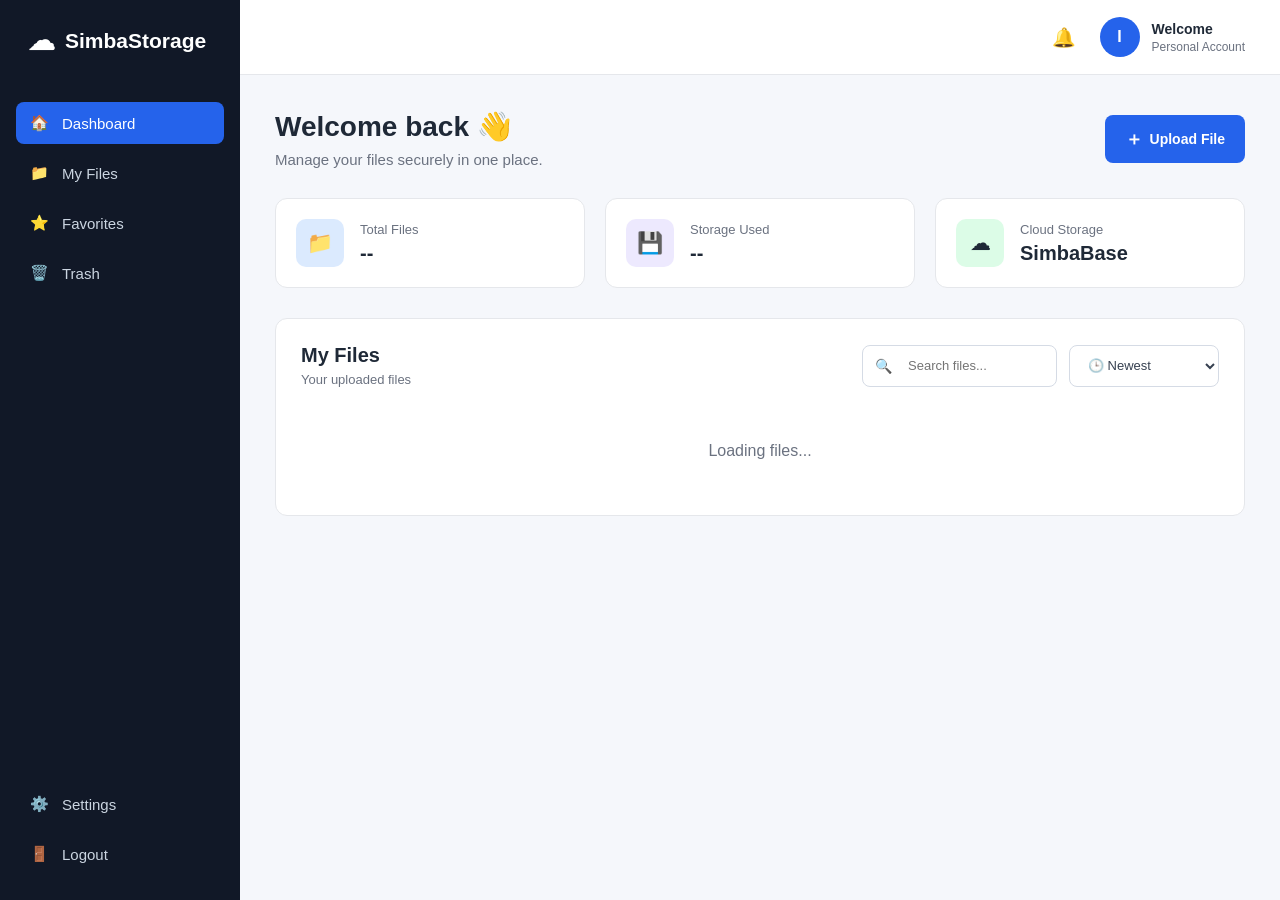
==== src/main/resources/static/dashboard.html @ cc3f10b3 "Initial commit - Personal Cloud File Storage" ====
<!DOCTYPE html>
<html lang="en">

<head>


    <meta charset="UTF-8">

    <meta name="viewport"
          content="width=device-width, initial-scale=1.0">

    <title>Cloud Storage</title>

    <link rel="stylesheet"
          href="css/style.css">

</head>

<body>

<div class="app-container">

    <!-- ================= SIDEBAR ================= -->

    <aside class="sidebar">

        <div class="logo">
            <span class="logo-icon">☁</span>
            <span>SimbaStorage</span>
        </div>


        <nav class="sidebar-nav">

            <a href="#" class="nav-item active" id="dashboardNav">
                <span>🏠</span>
                Dashboard
            </a>

            <a href="#" class="nav-item" id="myFilesNav">
                <span>📁</span>
                My Files
            </a>

            <a href="#" class="nav-item" id="favoritesNav">
                <span>⭐</span>
                Favorites
            </a>

            <a href="#" class="nav-item" id="trashNav">
                <span>🗑️</span>
                Trash
            </a>

        </nav>

        <div class="sidebar-bottom">

            <a href="#" class="nav-item">
                <span>⚙️</span>
                Settings
            </a>

            <button id="logoutBtn"
                    class="logout-button">

                <span>🚪</span>
                Logout

            </button>

        </div>

    </aside>


    <!-- ================= MAIN ================= -->

    <main class="main-content">


        <!-- HEADER -->

        <header class="top-header">

            <div class="mobile-logo">
                ☁ CloudBox
            </div>

            <div class="header-spacer"></div>

            <div class="user-area">

                <div class="notification">
                    🔔
                </div>

                <div class="user-avatar">
                    I
                </div>

                <div class="user-details">

                    <span class="user-name"
                          id="usernameDisplay">
                        Welcome
                    </span>

                    <span class="user-role">
                        Personal Account
                    </span>

                </div>

            </div>

        </header>


        <!-- CONTENT -->

        <section class="content" id="dashboardSection">


            <!-- WELCOME -->

            <div class="welcome-section">

                <div>

                    <h1>
                        Welcome back 👋
                    </h1>

                    <p>
                        Manage your files securely in one place.
                    </p>

                </div>


                <button id="uploadBtn"
                        class="upload-button">

                    <span>＋</span>
                    Upload File

                </button>

                <input
                        type="file"
                        id="fileInput"
                        hidden
                >

            </div>


            <!-- ================= STATS ================= -->

            <div class="stats-container">


                <div class="stat-card">

                    <div class="stat-icon blue">
                        📁
                    </div>

                    <div>

                        <p>Total Files</p>

                        <h2 id="totalFiles">
                            --
                        </h2>

                    </div>

                </div>


                <div class="stat-card">

                    <div class="stat-icon purple">
                        💾
                    </div>

                    <div>

                        <p>Storage Used</p>

                        <h2 id="storageUsed">
                            --
                        </h2>

                    </div>

                </div>


                <div class="stat-card">

                    <div class="stat-icon green">
                        ☁
                    </div>

                    <div>

                        <p>Cloud Storage</p>

                        <h2>
                            SimbaBase
                        </h2>

                    </div>

                </div>


            </div>


            <!-- ================= FILE SECTION ================= -->

            <div class="file-section" id="myFilesSection">


                <div class="file-section-top">

                    <div>

                        <h2>
                            My Files
                        </h2>

                        <p>
                            Your uploaded files
                        </p>

                    </div>


                    <div class="file-tools">

                        <div class="search-box">

                            <span>🔍</span>

                            <input
                                    type="text"
                                    id="searchInput"
                                    placeholder="Search files..."
                            >

                        </div>


                        <select id="sortSelect" class="sort-select">
                            <option value="newest">🕒 Newest</option>
                            <option value="oldest">🕒 Oldest</option>
                            <option value="nameAsc">🔤 Name A-Z</option>
                            <option value="nameDesc">🔤 Name Z-A</option>
                            <option value="largest">📦 Largest</option>
                            <option value="smallest">📦 Smallest</option>
                        </select>

                    </div>

                </div>


                <!-- Upload message -->

                <p id="uploadMessage"
                   class="upload-message">
                </p>


                <!-- FILE LIST -->

                <div id="fileList"
                     class="file-list">

                    <div class="loading">
                        Loading files...
                    </div>

                </div>


            </div>


        </section>

    </main>

</div>

<div id="deleteModal" class="modal-overlay">

    <div class="delete-modal">

        <div class="delete-icon">
            🗑️
        </div>

        <h2>Delete File?</h2>

        <p>
            Are you sure you want to delete this file?
        </p>

        <div class="modal-actions">

            <button
                    id="cancelDeleteBtn"
                    class="cancel-delete-btn">
                Cancel
            </button>

            <button
                    id="confirmDeleteBtn"
                    class="confirm-delete-btn">
                Delete
            </button>

        </div>

    </div>

</div>

<script src="../js/dashboard.js"></script>



</body>

</html>
---- src/main/resources/static/css/style.css ----
/* =========================
   GLOBAL
   ========================= */

* {
    margin: 0;
    padding: 0;
    box-sizing: border-box;
}

body {
    font-family: Arial, Helvetica, sans-serif;

    background: #f5f7fb;

    color: #1f2937;
}


/* =========================
   APP
   ========================= */

.app-container {
    display: flex;

    min-height: 100vh;
}


/* =========================
   SIDEBAR
   ========================= */

.sidebar {
    width: 240px;

    min-height: 100vh;

    background: #111827;

    color: white;

    display: flex;

    flex-direction: column;

    padding: 25px 16px;
}


/* LOGO */

.logo {
    display: flex;

    align-items: center;

    gap: 10px;

    font-size: 21px;

    font-weight: bold;

    padding: 0 12px;

    margin-bottom: 45px;
}

.logo-icon {
    font-size: 27px;
}


/* NAVIGATION */

.sidebar-nav {
    display: flex;

    flex-direction: column;

    gap: 8px;
}

.nav-item {
    display: flex;

    align-items: center;

    gap: 13px;

    padding: 12px 14px;

    border-radius: 8px;

    color: #cbd5e1;

    text-decoration: none;

    font-size: 15px;

    transition: 0.2s;
}

.nav-item:hover {
    background: #1f2937;

    color: white;
}

.nav-item.active {
    background: #2563eb;

    color: white;
}


/* SIDEBAR BOTTOM */

.sidebar-bottom {
    margin-top: auto;

    display: flex;

    flex-direction: column;

    gap: 8px;
}


/* LOGOUT */

.logout-button {
    width: 100%;

    border: none;

    background: transparent;

    color: #cbd5e1;

    padding: 12px 14px;

    border-radius: 8px;

    font-size: 15px;

    text-align: left;

    cursor: pointer;

    display: flex;

    align-items: center;

    gap: 13px;
}

.logout-button:hover {
    background: #1f2937;

    color: white;
}


/* =========================
   MAIN CONTENT
   ========================= */

.main-content {
    flex: 1;

    min-width: 0;
}


/* =========================
   TOP HEADER
   ========================= */

.top-header {
    height: 75px;

    background: white;

    border-bottom: 1px solid #e5e7eb;

    display: flex;

    align-items: center;

    padding: 0 35px;
}

.header-spacer {
    flex: 1;
}

.user-area {
    display: flex;

    align-items: center;

    gap: 12px;
}

.notification {
    font-size: 19px;

    margin-right: 12px;

    cursor: pointer;
}

.user-avatar {
    width: 40px;

    height: 40px;

    border-radius: 50%;

    background: #2563eb;

    color: white;

    display: flex;

    justify-content: center;

    align-items: center;

    font-weight: bold;
}

.user-details {
    display: flex;

    flex-direction: column;

    gap: 3px;
}

.user-name {
    font-size: 14px;

    font-weight: bold;
}

.user-role {
    font-size: 12px;

    color: #6b7280;
}

.mobile-logo {
    display: none;
}


/* =========================
   CONTENT
   ========================= */

.content {
    padding: 35px;

    max-width: 1400px;

    margin: auto;
}


/* =========================
   WELCOME
   ========================= */

.welcome-section {
    display: flex;

    justify-content: space-between;

    align-items: center;

    margin-bottom: 30px;
}

.welcome-section h1 {
    font-size: 28px;

    margin-bottom: 8px;
}

.welcome-section p {
    color: #6b7280;

    font-size: 15px;
}


/* UPLOAD BUTTON */

.upload-button {
    border: none;

    background: #2563eb;

    color: white;

    padding: 12px 20px;

    border-radius: 8px;

    font-size: 14px;

    font-weight: bold;

    cursor: pointer;

    display: flex;

    align-items: center;

    gap: 7px;

    transition: 0.2s;
}

.upload-button:hover {
    background: #1d4ed8;

    transform: translateY(-1px);
}

.upload-button span {
    font-size: 18px;
}


/* =========================
   STAT CARDS
   ========================= */

.stats-container {
    display: grid;

    grid-template-columns:
        repeat(3, 1fr);

    gap: 20px;

    margin-bottom: 30px;
}

.stat-card {
    background: white;

    border: 1px solid #e5e7eb;

    border-radius: 12px;

    padding: 20px;

    display: flex;

    align-items: center;

    gap: 16px;
}

.stat-card p {
    color: #6b7280;

    font-size: 13px;

    margin-bottom: 5px;
}

.stat-card h2 {
    font-size: 20px;
}

.stat-icon {
    width: 48px;

    height: 48px;

    border-radius: 10px;

    display: flex;

    align-items: center;

    justify-content: center;

    font-size: 21px;
}

.stat-icon.blue {
    background: #dbeafe;
}

.stat-icon.purple {
    background: #ede9fe;
}

.stat-icon.green {
    background: #dcfce7;
}


/* =========================
   FILE SECTION
   ========================= */

.file-section {
    background: white;

    border: 1px solid #e5e7eb;

    border-radius: 12px;

    padding: 25px;
}

.file-section-top {
    display: flex;

    justify-content: space-between;

    align-items: center;

    margin-bottom: 25px;
}

.file-section-top h2 {
    font-size: 20px;

    margin-bottom: 5px;
}

.file-section-top p {
    color: #6b7280;

    font-size: 13px;
}


/* SEARCH */

.search-box {
    width: 260px;

    height: 40px;

    border: 1px solid #d1d5db;

    border-radius: 8px;

    display: flex;

    align-items: center;

    gap: 8px;

    padding: 0 12px;
}

.search-box span {
    font-size: 14px;
}

.search-box input {
    border: none;

    outline: none;

    width: 100%;

    font-size: 13px;
}


/* =========================
   FILE LIST
   ========================= */

.file-list {
    display: flex;

    flex-direction: column;

    gap: 10px;
}


/* FILE CARD */

.file-card {
    border: 1px solid #e5e7eb;

    border-radius: 9px;

    padding: 15px 18px;

    display: flex;

    align-items: center;

    justify-content: space-between;

    transition: 0.2s;
}

.file-card:hover {
    border-color: #bfdbfe;

    background: #f8fbff;
}


/* FILE INFO */

.file-info {
    display: flex;

    align-items: center;

    gap: 14px;
}

.file-icon {
    width: 42px;

    height: 42px;

    background: #eff6ff;

    border-radius: 8px;

    display: flex;

    align-items: center;

    justify-content: center;

    font-size: 20px;
}

.file-info h3 {
    font-size: 14px;

    margin-bottom: 4px;
}

.file-info p {
    color: #6b7280;

    font-size: 12px;
}


/* FILE ACTIONS */

.file-actions {
    display: flex;

    align-items: center;

    gap: 7px;
}

.file-actions button {
    border: 1px solid #e5e7eb;

    background: white;

    padding: 7px 11px;

    border-radius: 6px;

    font-size: 12px;

    cursor: pointer;

    transition: 0.2s;
}

.file-actions button:hover {
    background: #f3f4f6;
}


/* DOWNLOAD */

.download-btn {
    color: #2563eb;
}


/* RENAME */

.rename-btn {
    color: #374151;
}


/* DELETE */

.delete-btn {
    color: #dc2626;
}


/* =========================
   MESSAGES
   ========================= */

.upload-message {
    text-align: center;

    font-size: 13px;

    margin-bottom: 15px;

    color: #2563eb;
}

.loading {
    text-align: center;

    padding: 30px;

    color: #6b7280;
}


/* =========================
   RESPONSIVE
   ========================= */

@media (max-width: 900px) {

    .sidebar {
        width: 200px;
    }

    .content {
        padding: 25px;
    }

    .stats-container {
        grid-template-columns:
            1fr;
    }

    .search-box {
        width: 200px;
    }

}


@media (max-width: 700px) {

    .sidebar {
        display: none;
    }

    .mobile-logo {
        display: block;

        font-weight: bold;

        font-size: 18px;
    }

    .top-header {
        padding: 0 20px;
    }

    .content {
        padding: 20px;
    }

    .welcome-section {
        flex-direction: column;

        align-items: flex-start;

        gap: 20px;
    }

    .file-section-top {
        flex-direction: column;

        align-items: flex-start;

        gap: 15px;
    }

    .search-box {
        width: 100%;
    }

    .file-card {
        flex-direction: column;

        align-items: flex-start;

        gap: 15px;
    }
}
/* =========================================
   LOGIN / REGISTER PAGE
========================================= */

.auth-container {
    min-height: 100vh;
    display: flex;
    justify-content: center;
    align-items: center;
    background: #f4f6f8;
}

.auth-card {
    width: 400px;
    background: white;
    padding: 35px;
    border-radius: 12px;
    box-shadow: 0 5px 20px rgba(0, 0, 0, 0.1);
}

.auth-card h1 {
    text-align: center;
    margin-bottom: 25px;
    color: #111827;
}

.auth-card h2 {
    text-align: center;
    margin-bottom: 8px;
    color: #111827;
}

.subtitle {
    text-align: center;
    color: #777;
    margin-bottom: 25px;
}

.form-group {
    margin-bottom: 18px;
}

.form-group label {
    display: block;
    margin-bottom: 6px;
    font-weight: bold;
    color: #374151;
}

.form-group input {
    width: 100%;
    padding: 12px;
    border: 1px solid #ccc;
    border-radius: 6px;
    font-size: 15px;
    box-sizing: border-box;
}

.form-group input:focus {
    outline: none;
    border-color: #2563eb;
}

.btn {
    width: 100%;
    padding: 12px;
    border: none;
    border-radius: 6px;
    background: #2563eb;
    color: white;
    font-size: 16px;
    cursor: pointer;
}

.btn:hover {
    background: #1d4ed8;
}

#message {
    margin-top: 15px;
    text-align: center;
}

.switch-page {
    text-align: center;
    margin-top: 20px;
    color: #666;
}

.switch-page a {
    color: #2563eb;
    font-weight: bold;
    text-decoration: none;
}

.switch-page a:hover {
    text-decoration: underline;
}

/* ==============================
   SEARCH + SORT
   ============================== */

.file-tools {
    display: flex;
    align-items: center;
    gap: 12px;
}


/* Search box */

.search-box {
    width: 195px;
    height: 42px;

    display: flex;
    align-items: center;

    background: #ffffff;

    border: 1px solid #d5dbe5;

    border-radius: 8px;

    padding: 0 12px;

    transition: 0.2s;
}

.search-box:focus-within {
    border-color: #2563eb;

    box-shadow: 0 0 0 3px rgba(37, 99, 235, 0.10);
}

.search-box span {
    margin-right: 8px;
}

.search-box input {
    width: 100%;

    border: none;
    outline: none;

    font-size: 13px;

    background: transparent;
}


/* Sort button */

.sort-select {
    height: 42px;

    min-width: 135px;

    padding: 0 35px 0 14px;

    border: 1px solid #d5dbe5;

    border-radius: 8px;

    background-color: #ffffff;

    color: #374151;

    font-size: 13px;

    font-weight: 500;

    cursor: pointer;

    outline: none;

    appearance: auto;

    transition: all 0.2s ease;
}


/* Hover */

.sort-select:hover {
    border-color: #2563eb;
}


/* Focus */

.sort-select:focus {
    border-color: #2563eb;

    box-shadow:
            0 0 0 3px rgba(37, 99, 235, 0.10);
}


/* Dropdown options */

.sort-select option {
    padding: 10px;
    font-size: 13px;
}

.modal-overlay {
    display: none;
}

.modal-overlay.show {
    display: flex;
}
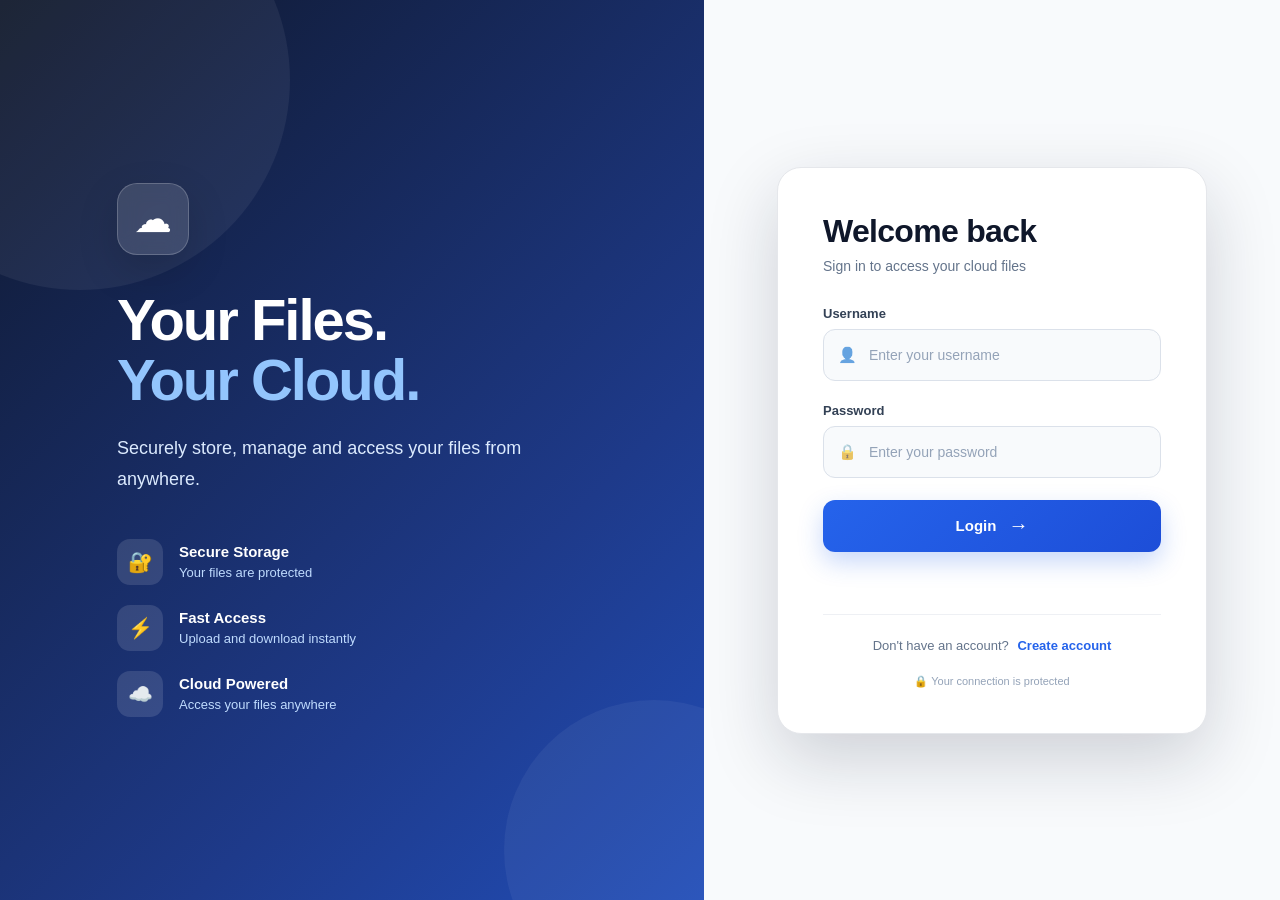
==== commit 4803ca07: "Update cloud storage frontend and file controller" ====
--- a/src/main/resources/static/dashboard.html
+++ b/src/main/resources/static/dashboard.html
@@ -3,163 +3,218 @@
 
 <head>
 
-
     <meta charset="UTF-8">
 
     <meta name="viewport"
           content="width=device-width, initial-scale=1.0">
 
-    <title>Cloud Storage</title>
+    <title>Cloud Storage - Dashboard</title>
 
     <link rel="stylesheet"
           href="css/style.css">
 
 </head>
 
-<body>
-
-<div class="app-container">
-
-    <!-- ================= SIDEBAR ================= -->
+
+<body class="dashboard-page">
+
+<div class="dashboard-layout">
+
+
+    <!-- =================================================
+         SIDEBAR
+         ================================================= -->
 
     <aside class="sidebar">
 
-        <div class="logo">
-            <span class="logo-icon">☁</span>
-            <span>SimbaStorage</span>
+        <div class="sidebar-logo">
+
+            <div class="sidebar-logo-icon">
+                ☁
+            </div>
+
+            <span>
+                SimbaStorage
+            </span>
+
         </div>
 
 
         <nav class="sidebar-nav">
 
-            <a href="#" class="nav-item active" id="dashboardNav">
+            <a href="dashboard.html"
+               class="sidebar-link active">
+
                 <span>🏠</span>
-                Dashboard
+                <span>Dashboard</span>
+
             </a>
 
-            <a href="#" class="nav-item" id="myFilesNav">
+
+            <a href="#files"
+               class="sidebar-link">
+
                 <span>📁</span>
-                My Files
+                <span>My Files</span>
+
             </a>
 
-            <a href="#" class="nav-item" id="favoritesNav">
+
+            <a href="#favorites"
+               class="sidebar-link">
+
                 <span>⭐</span>
-                Favorites
+                <span>Favorites</span>
+
             </a>
 
-            <a href="#" class="nav-item" id="trashNav">
+
+            <a href="#trash"
+               class="sidebar-link">
+
                 <span>🗑️</span>
-                Trash
+                <span>Trash</span>
+
             </a>
 
         </nav>
 
+
         <div class="sidebar-bottom">
 
-            <a href="#" class="nav-item">
+            <a href="#settings"
+               class="sidebar-link">
+
                 <span>⚙️</span>
-                Settings
+                <span>Settings</span>
+
             </a>
 
-            <button id="logoutBtn"
-                    class="logout-button">
+
+            <a href="login.html"
+               class="sidebar-link logout-link"
+               onclick="logout()">
 
                 <span>🚪</span>
-                Logout
-
-            </button>
+                <span>Logout</span>
+
+            </a>
 
         </div>
 
     </aside>
 
 
-    <!-- ================= MAIN ================= -->
-
-    <main class="main-content">
-
-
-        <!-- HEADER -->
-
-        <header class="top-header">
-
-            <div class="mobile-logo">
-                ☁ CloudBox
+
+    <!-- =================================================
+         MAIN CONTENT
+         ================================================= -->
+
+    <main class="dashboard-main">
+
+
+        <!-- =================================================
+             TOP HEADER
+             ================================================= -->
+
+        <header class="dashboard-header">
+
+            <div></div>
+
+            <div class="header-right">
+
+                <button
+                        type="button"
+                        class="notification-button">
+
+                    🔔
+
+                </button>
+
+
+                <div class="profile-area">
+
+                    <div class="profile-avatar">
+                        I
+                    </div>
+
+                    <div class="profile-info">
+
+                        <strong id="headerUsername">
+                            Welcome
+                        </strong>
+
+                        <small>
+                            Personal Account
+                        </small>
+
+                    </div>
+
+                </div>
+
             </div>
 
-            <div class="header-spacer"></div>
-
-            <div class="user-area">
-
-                <div class="notification">
-                    🔔
-                </div>
-
-                <div class="user-avatar">
-                    I
-                </div>
-
-                <div class="user-details">
-
-                    <span class="user-name"
-                          id="usernameDisplay">
-                        Welcome
-                    </span>
-
-                    <span class="user-role">
-                        Personal Account
-                    </span>
+        </header>
+
+
+
+        <!-- =================================================
+             CONTENT
+             ================================================= -->
+
+        <section class="dashboard-content">
+
+
+            <!-- =================================================
+                 WELCOME
+                 ================================================= -->
+
+            <div class="welcome-row">
+
+                <div class="welcome-text">
+
+                    <h1>
+                        Welcome back
+                        <span>👋</span>
+                    </h1>
+
+                    <p>
+                        Manage your files securely
+                        in one place.
+                    </p>
+
+                </div>
+
+
+                <div class="welcome-upload">
+
+                    <input
+                            type="file"
+                            id="fileInput"
+                            style="display: none;">
+
+                    <button
+                            id="uploadBtn"
+                            type="button"
+                            class="upload-btn">
+
+                        + Upload File
+
+                    </button>
 
                 </div>
 
             </div>
 
-        </header>
-
-
-        <!-- CONTENT -->
-
-        <section class="content" id="dashboardSection">
-
-
-            <!-- WELCOME -->
-
-            <div class="welcome-section">
-
-                <div>
-
-                    <h1>
-                        Welcome back 👋
-                    </h1>
-
-                    <p>
-                        Manage your files securely in one place.
-                    </p>
-
-                </div>
-
-
-                <button id="uploadBtn"
-                        class="upload-button">
-
-                    <span>＋</span>
-                    Upload File
-
-                </button>
-
-                <input
-                        type="file"
-                        id="fileInput"
-                        hidden
-                >
-
-            </div>
-
-
-            <!-- ================= STATS ================= -->
-
-            <div class="stats-container">
-
+
+            <!-- =================================================
+                 STATISTICS
+                 ================================================= -->
+
+            <div class="stats-grid">
+
+
+                <!-- TOTAL FILES -->
 
                 <div class="stat-card">
 
@@ -169,16 +224,21 @@
 
                     <div>
 
-                        <p>Total Files</p>
-
-                        <h2 id="totalFiles">
-                            --
-                        </h2>
-
-                    </div>
-
-                </div>
-
+                        <span>
+                            Total Files
+                        </span>
+
+                        <strong id="totalFiles">
+                            0
+                        </strong>
+
+                    </div>
+
+                </div>
+
+
+
+                <!-- STORAGE -->
 
                 <div class="stat-card">
 
@@ -188,45 +248,229 @@
 
                     <div>
 
-                        <p>Storage Used</p>
-
-                        <h2 id="storageUsed">
-                            --
+                        <span>
+                            Storage Used
+                        </span>
+
+                        <strong id="storageUsed">
+                            0 MB
+                        </strong>
+
+                    </div>
+
+                </div>
+
+
+
+                <!-- CLOUD -->
+
+                <div class="stat-card">
+
+                    <div class="stat-icon green">
+                        ☁️
+                    </div>
+
+                    <div>
+
+                        <span>
+                            Cloud Storage
+                        </span>
+
+                        <strong>
+                            SimbaBase
+                        </strong>
+
+                    </div>
+
+                </div>
+
+            </div>
+
+
+
+            <!-- =================================================
+                 STORAGE OVERVIEW
+                 ================================================= -->
+
+            <div class="storage-card">
+
+                <div class="storage-header">
+
+                    <div>
+
+                        <h2>
+                            Storage Overview
                         </h2>
 
-                    </div>
-
-                </div>
-
-
-                <div class="stat-card">
-
-                    <div class="stat-icon green">
-                        ☁
-                    </div>
-
-                    <div>
-
-                        <p>Cloud Storage</p>
-
-                        <h2>
-                            SimbaBase
-                        </h2>
-
-                    </div>
-
-                </div>
-
+                        <p>
+                            Monitor your cloud storage usage
+                        </p>
+
+                    </div>
+
+                    <span id="storagePercentage">
+                        0%
+                    </span>
+
+                </div>
+
+
+                <div class="storage-bar">
+
+                    <div
+                            id="storageProgress"
+                            class="storage-progress"
+                            style="width: 0%;">
+
+                    </div>
+
+                </div>
+
+
+                <div class="storage-footer">
+
+                    <span id="storageDetails">
+                        0 MB used
+                    </span>
+
+                    <span>
+                        2 GB available
+                    </span>
+
+                </div>
 
             </div>
 
 
-            <!-- ================= FILE SECTION ================= -->
-
-            <div class="file-section" id="myFilesSection">
-
-
-                <div class="file-section-top">
+
+            <!-- =================================================
+                 QUICK ACTIONS
+                 ================================================= -->
+
+            <div class="section-heading">
+
+                <div>
+
+                    <h2>
+                        Quick Actions
+                    </h2>
+
+                    <p>
+                        Manage your files quickly
+                    </p>
+
+                </div>
+
+            </div>
+
+
+            <div class="quick-actions">
+
+
+                <!-- QUICK UPLOAD -->
+
+                <button
+                        type="button"
+                        class="quick-action upload-action"
+                        id="quickUploadBtn">
+
+                    <div>
+                        ⬆️
+                    </div>
+
+                    <span>
+                        Upload File
+                    </span>
+
+                    <small>
+                        Add a new file
+                    </small>
+
+                </button>
+
+
+
+                <!-- MY FILES -->
+
+                <button
+                        type="button"
+                        class="quick-action"
+                        onclick="document.getElementById('files').scrollIntoView()">
+
+                    <div>
+                        📁
+                    </div>
+
+                    <span>
+                        My Files
+                    </span>
+
+                    <small>
+                        Browse your files
+                    </small>
+
+                </button>
+
+
+
+                <!-- FAVORITES -->
+
+                <button
+                        type="button"
+                        class="quick-action"
+                        id="favorites">
+
+                    <div>
+                        ⭐
+                    </div>
+
+                    <span>
+                        Favorites
+                    </span>
+
+                    <small>
+                        Important files
+                    </small>
+
+                </button>
+
+
+
+                <!-- TRASH -->
+
+                <button
+                        type="button"
+                        class="quick-action"
+                        id="trash">
+
+                    <div>
+                        🗑️
+                    </div>
+
+                    <span>
+                        Trash
+                    </span>
+
+                    <small>
+                        Deleted files
+                    </small>
+
+                </button>
+
+            </div>
+
+
+
+            <!-- =================================================
+                 FILE SECTION
+                 ================================================= -->
+
+            <section
+                    id="files"
+                    class="files-section">
+
+
+                <div class="files-header">
 
                     <div>
 
@@ -241,28 +485,47 @@
                     </div>
 
 
-                    <div class="file-tools">
+                    <div class="file-controls">
+
+
+                        <!-- SEARCH -->
 
                         <div class="search-box">
 
-                            <span>🔍</span>
+                            <span>
+                                🔍
+                            </span>
 
                             <input
                                     type="text"
                                     id="searchInput"
-                                    placeholder="Search files..."
-                            >
-
-                        </div>
-
-
-                        <select id="sortSelect" class="sort-select">
-                            <option value="newest">🕒 Newest</option>
-                            <option value="oldest">🕒 Oldest</option>
-                            <option value="nameAsc">🔤 Name A-Z</option>
-                            <option value="nameDesc">🔤 Name Z-A</option>
-                            <option value="largest">📦 Largest</option>
-                            <option value="smallest">📦 Smallest</option>
+                                    placeholder="Search files...">
+
+                        </div>
+
+
+                        <!-- SORT -->
+
+                        <select
+                                id="sortSelect"
+                                class="sort-select">
+
+                            <option value="newest">
+                                Newest
+                            </option>
+
+                            <option value="oldest">
+                                Oldest
+                            </option>
+
+                            <option value="name">
+                                Name
+                            </option>
+
+                            <option value="size">
+                                Size
+                            </option>
+
                         </select>
 
                     </div>
@@ -270,26 +533,162 @@
                 </div>
 
 
-                <!-- Upload message -->
-
-                <p id="uploadMessage"
-                   class="upload-message">
-                </p>
+
+                <!-- UPLOAD MESSAGE -->
+
+                <div
+                        id="uploadMessage"
+                        class="upload-message">
+
+                </div>
+
 
 
                 <!-- FILE LIST -->
 
-                <div id="fileList"
-                     class="file-list">
-
-                    <div class="loading">
-                        Loading files...
-                    </div>
-
-                </div>
-
-
-            </div>
+                <div
+                        id="fileList"
+                        class="file-list">
+
+                    <div class="loading-container">
+
+                        <div class="loading-spinner"></div>
+
+                        <p>
+                            Loading files...
+                        </p>
+
+                    </div>
+
+                </div>
+
+            </section>
+
+
+
+            <!-- =================================================
+                 FILE TYPES
+                 ================================================= -->
+
+            <section class="file-types-section">
+
+                <div class="section-heading">
+
+                    <div>
+
+                        <h2>
+                            Your Files
+                        </h2>
+
+                        <p>
+                            Organize your cloud storage
+                        </p>
+
+                    </div>
+
+                </div>
+
+
+                <div class="file-type-grid">
+
+
+                    <!-- DOCUMENTS -->
+
+                    <div class="file-type-card">
+
+                        <div class="file-type-icon">
+                            📄
+                        </div>
+
+                        <div>
+
+                            <strong>
+                                Documents
+                            </strong>
+
+                            <span id="documentCount">
+                                0 files
+                            </span>
+
+                        </div>
+
+                    </div>
+
+
+
+                    <!-- IMAGES -->
+
+                    <div class="file-type-card">
+
+                        <div class="file-type-icon">
+                            🖼️
+                        </div>
+
+                        <div>
+
+                            <strong>
+                                Images
+                            </strong>
+
+                            <span id="imageCount">
+                                0 files
+                            </span>
+
+                        </div>
+
+                    </div>
+
+
+
+                    <!-- VIDEOS -->
+
+                    <div class="file-type-card">
+
+                        <div class="file-type-icon">
+                            🎬
+                        </div>
+
+                        <div>
+
+                            <strong>
+                                Videos
+                            </strong>
+
+                            <span id="videoCount">
+                                0 files
+                            </span>
+
+                        </div>
+
+                    </div>
+
+
+
+                    <!-- OTHER -->
+
+                    <div class="file-type-card">
+
+                        <div class="file-type-icon">
+                            📦
+                        </div>
+
+                        <div>
+
+                            <strong>
+                                Other
+                            </strong>
+
+                            <span id="otherCount">
+                                0 files
+                            </span>
+
+                        </div>
+
+                    </div>
+
+                </div>
+
+            </section>
 
 
         </section>
@@ -298,43 +697,73 @@
 
 </div>
 
-<div id="deleteModal" class="modal-overlay">
+
+
+<!-- =================================================
+     DELETE MODAL
+     ================================================= -->
+
+<div
+        id="deleteModal"
+        class="modal-overlay">
+
 
     <div class="delete-modal">
+
 
         <div class="delete-icon">
             🗑️
         </div>
 
-        <h2>Delete File?</h2>
+
+        <h2>
+            Delete File?
+        </h2>
+
 
         <p>
             Are you sure you want to delete this file?
+            This action cannot be undone.
         </p>
 
+
         <div class="modal-actions">
+
 
             <button
                     id="cancelDeleteBtn"
+                    type="button"
                     class="cancel-delete-btn">
+
                 Cancel
+
             </button>
+
 
             <button
                     id="confirmDeleteBtn"
+                    type="button"
                     class="confirm-delete-btn">
+
                 Delete
+
             </button>
 
+
         </div>
 
+
     </div>
 
 </div>
 
-<script src="../js/dashboard.js"></script>
-
-
+
+
+<!-- =================================================
+     JAVASCRIPT
+     ================================================= -->
+
+<script src="js/dashboard.js"></script>
 
 </body>
 
--- a/src/main/resources/static/css/style.css
+++ b/src/main/resources/static/css/style.css
@@ -923,4 +923,2091 @@
 
 .modal-overlay.show {
     display: flex;
+}
+/* =====================================================
+   CLOUD STORAGE - MODERN LOGIN PAGE
+   ===================================================== */
+
+.auth-page {
+    margin: 0;
+    min-height: 100vh;
+
+    font-family:
+            Inter,
+            -apple-system,
+            BlinkMacSystemFont,
+            "Segoe UI",
+            sans-serif;
+
+    background:
+            linear-gradient(
+                    135deg,
+                    #0f172a 0%,
+                    #1e3a8a 50%,
+                    #2563eb 100%
+            );
+
+    color: #0f172a;
+}
+
+
+/* MAIN WRAPPER */
+
+.auth-wrapper {
+
+    min-height: 100vh;
+
+    display: grid;
+
+    grid-template-columns:
+        1.1fr 0.9fr;
+}
+
+
+/* =====================================================
+   LEFT HERO
+   ===================================================== */
+
+.auth-hero {
+
+    display: flex;
+
+    align-items: center;
+
+    justify-content: center;
+
+    padding: 70px;
+
+    color: white;
+
+    position: relative;
+
+    overflow: hidden;
+}
+
+
+/* Decorative circles */
+
+.auth-hero::before {
+
+    content: "";
+
+    position: absolute;
+
+    width: 420px;
+    height: 420px;
+
+    border-radius: 50%;
+
+    background:
+            rgba(255,255,255,0.06);
+
+    top: -130px;
+    left: -130px;
+}
+
+
+.auth-hero::after {
+
+    content: "";
+
+    position: absolute;
+
+    width: 300px;
+    height: 300px;
+
+    border-radius: 50%;
+
+    background:
+            rgba(255,255,255,0.05);
+
+    bottom: -100px;
+    right: -100px;
+}
+
+
+.hero-content {
+
+    max-width: 520px;
+
+    position: relative;
+
+    z-index: 2;
+}
+
+
+/* CLOUD LOGO */
+
+.cloud-logo {
+
+    width: 72px;
+    height: 72px;
+
+    display: flex;
+
+    align-items: center;
+    justify-content: center;
+
+    border-radius: 20px;
+
+    font-size: 38px;
+
+    margin-bottom: 35px;
+
+    background:
+            rgba(255,255,255,0.13);
+
+    border:
+            1px solid rgba(255,255,255,0.2);
+
+    box-shadow:
+            0 15px 40px
+            rgba(0,0,0,0.15);
+
+    backdrop-filter: blur(10px);
+}
+
+
+.hero-content h1 {
+
+    font-size: 58px;
+
+    line-height: 1.05;
+
+    margin: 0 0 22px;
+
+    letter-spacing: -2px;
+}
+
+
+.hero-content h1 span {
+
+    color: #93c5fd;
+}
+
+
+.hero-content > p {
+
+    font-size: 18px;
+
+    line-height: 1.7;
+
+    max-width: 470px;
+
+    color: #dbeafe;
+
+    margin-bottom: 45px;
+}
+
+
+/* FEATURES */
+
+.feature-list {
+
+    display: flex;
+
+    flex-direction: column;
+
+    gap: 20px;
+}
+
+
+.feature {
+
+    display: flex;
+
+    align-items: center;
+
+    gap: 16px;
+}
+
+
+.feature > span {
+
+    width: 46px;
+    height: 46px;
+
+    display: flex;
+
+    align-items: center;
+    justify-content: center;
+
+    border-radius: 13px;
+
+    background:
+            rgba(255,255,255,0.12);
+
+    font-size: 20px;
+}
+
+
+.feature strong {
+
+    display: block;
+
+    font-size: 15px;
+
+    margin-bottom: 3px;
+}
+
+
+.feature small {
+
+    color: #bfdbfe;
+
+    font-size: 13px;
+}
+
+
+/* =====================================================
+   RIGHT LOGIN AREA
+   ===================================================== */
+
+.auth-panel {
+
+    display: flex;
+
+    align-items: center;
+
+    justify-content: center;
+
+    padding: 40px;
+
+    background: #f8fafc;
+}
+
+
+.login-card {
+
+    width: 100%;
+
+    max-width: 430px;
+
+    background: white;
+
+    padding: 45px;
+
+    border-radius: 24px;
+
+    box-shadow:
+            0 25px 70px
+            rgba(15,23,42,0.18);
+
+    border:
+            1px solid #e5e7eb;
+}
+
+
+.mobile-logo {
+
+    display: none;
+}
+
+
+.login-card h2 {
+
+    margin: 0;
+
+    font-size: 32px;
+
+    color: #0f172a;
+
+    letter-spacing: -0.7px;
+}
+
+
+.login-subtitle {
+
+    margin:
+            8px 0 32px;
+
+    color: #64748b;
+
+    font-size: 14px;
+}
+
+
+/* =====================================================
+   INPUTS
+   ===================================================== */
+
+.input-group {
+
+    margin-bottom: 22px;
+}
+
+
+.input-group label {
+
+    display: block;
+
+    margin-bottom: 8px;
+
+    font-size: 13px;
+
+    font-weight: 700;
+
+    color: #334155;
+}
+
+
+.input-wrapper {
+
+    position: relative;
+
+    display: flex;
+
+    align-items: center;
+}
+
+
+.input-wrapper > span {
+
+    position: absolute;
+
+    left: 15px;
+
+    font-size: 15px;
+
+    opacity: 0.65;
+
+    pointer-events: none;
+}
+
+
+.input-wrapper input {
+
+    width: 100%;
+
+    box-sizing: border-box;
+
+    height: 52px;
+
+    padding:
+            0 15px 0 45px;
+
+    border:
+            1px solid #dbe1ea;
+
+    border-radius: 12px;
+
+    outline: none;
+
+    font-size: 14px;
+
+    background: #f8fafc;
+
+    transition:
+            0.2s ease;
+}
+
+
+.input-wrapper input:focus {
+
+    background: white;
+
+    border-color: #2563eb;
+
+    box-shadow:
+            0 0 0 4px
+            rgba(37,99,235,0.1);
+}
+
+
+.input-wrapper input::placeholder {
+
+    color: #94a3b8;
+}
+
+
+/* =====================================================
+   LOGIN BUTTON
+   ===================================================== */
+
+.login-button {
+
+    width: 100%;
+
+    height: 52px;
+
+    border: none;
+
+    border-radius: 12px;
+
+    background:
+            linear-gradient(
+                    135deg,
+                    #2563eb,
+                    #1d4ed8
+            );
+
+    color: white;
+
+    font-size: 15px;
+
+    font-weight: 700;
+
+    cursor: pointer;
+
+    display: flex;
+
+    align-items: center;
+
+    justify-content: center;
+
+    gap: 12px;
+
+    margin-top: 8px;
+
+    box-shadow:
+            0 10px 25px
+            rgba(37,99,235,0.25);
+
+    transition:
+            transform 0.2s ease,
+            box-shadow 0.2s ease;
+}
+
+
+.login-button:hover {
+
+    transform:
+            translateY(-2px);
+
+    box-shadow:
+            0 15px 30px
+            rgba(37,99,235,0.35);
+}
+
+
+.login-button:active {
+
+    transform:
+            translateY(0);
+}
+
+
+.arrow {
+
+    font-size: 20px;
+
+    transition:
+            transform 0.2s ease;
+}
+
+
+.login-button:hover .arrow {
+
+    transform:
+            translateX(4px);
+}
+
+
+/* =====================================================
+   MESSAGE
+   ===================================================== */
+
+.login-message {
+
+    min-height: 20px;
+
+    margin:
+            15px 0 0;
+
+    text-align: center;
+
+    font-size: 13px;
+
+    color: #dc2626;
+}
+
+
+/* =====================================================
+   REGISTER
+   ===================================================== */
+
+.register-section {
+
+    text-align: center;
+
+    margin-top: 27px;
+
+    padding-top: 23px;
+
+    border-top:
+            1px solid #eef0f4;
+
+    font-size: 13px;
+
+    color: #64748b;
+}
+
+
+.register-section a {
+
+    margin-left: 5px;
+
+    color: #2563eb;
+
+    font-weight: 700;
+
+    text-decoration: none;
+}
+
+
+.register-section a:hover {
+
+    text-decoration: underline;
+}
+
+
+/* =====================================================
+   SECURITY
+   ===================================================== */
+
+.security-note {
+
+    text-align: center;
+
+    margin-top: 22px;
+
+    font-size: 11px;
+
+    color: #94a3b8;
+}
+
+
+/* =====================================================
+   RESPONSIVE
+   ===================================================== */
+
+@media (max-width: 900px) {
+
+    .auth-wrapper {
+
+        grid-template-columns: 1fr;
+    }
+
+    .auth-hero {
+
+        display: none;
+    }
+
+    .auth-panel {
+
+        min-height: 100vh;
+
+        padding: 25px;
+    }
+
+    .login-card {
+
+        padding: 35px 28px;
+    }
+
+    .mobile-logo {
+
+        width: 55px;
+        height: 55px;
+
+        display: flex;
+
+        align-items: center;
+        justify-content: center;
+
+        border-radius: 15px;
+
+        background:
+                linear-gradient(
+                        135deg,
+                        #2563eb,
+                        #1d4ed8
+                );
+
+        color: white;
+
+        font-size: 27px;
+
+        margin-bottom: 22px;
+    }
+}
+
+
+@media (max-width: 480px) {
+
+    .auth-panel {
+
+        padding: 15px;
+    }
+
+    .login-card {
+
+        padding: 30px 22px;
+
+        border-radius: 18px;
+    }
+
+    .login-card h2 {
+
+        font-size: 27px;
+    }
+}
+
+/* =========================================================
+   MODERN DASHBOARD
+   ========================================================= */
+
+.dashboard-page {
+
+    margin: 0;
+
+    background: #f4f7fb;
+
+    color: #0f172a;
+
+    font-family:
+            Inter,
+            -apple-system,
+            BlinkMacSystemFont,
+            "Segoe UI",
+            sans-serif;
+}
+
+
+.dashboard-layout {
+
+    min-height: 100vh;
+
+    display: flex;
+}
+
+
+/* =========================================================
+   SIDEBAR
+   ========================================================= */
+
+.sidebar {
+
+    width: 220px;
+
+    min-height: 100vh;
+
+    background: #101827;
+
+    color: white;
+
+    display: flex;
+
+    flex-direction: column;
+
+    position: fixed;
+
+    left: 0;
+    top: 0;
+    bottom: 0;
+
+    z-index: 100;
+}
+
+
+.sidebar-logo {
+
+    height: 80px;
+
+    padding: 0 20px;
+
+    display: flex;
+
+    align-items: center;
+
+    gap: 10px;
+
+    font-size: 17px;
+
+    font-weight: 800;
+
+    border-bottom:
+            1px solid rgba(255,255,255,.06);
+}
+
+
+.sidebar-logo-icon {
+
+    width: 34px;
+    height: 34px;
+
+    display: flex;
+
+    align-items: center;
+    justify-content: center;
+
+    font-size: 19px;
+
+    border-radius: 10px;
+
+    background:
+            linear-gradient(
+                    135deg,
+                    #2563eb,
+                    #3b82f6
+            );
+}
+
+
+.sidebar-nav {
+
+    padding: 22px 12px;
+
+    display: flex;
+
+    flex-direction: column;
+
+    gap: 5px;
+}
+
+
+.sidebar-link {
+
+    min-height: 42px;
+
+    padding: 0 14px;
+
+    display: flex;
+
+    align-items: center;
+
+    gap: 12px;
+
+    border-radius: 8px;
+
+    color: #cbd5e1;
+
+    text-decoration: none;
+
+    font-size: 13px;
+
+    font-weight: 600;
+
+    transition: .2s ease;
+}
+
+
+.sidebar-link:hover {
+
+    background:
+            rgba(255,255,255,.07);
+
+    color: white;
+}
+
+
+.sidebar-link.active {
+
+    background:
+            #2563eb;
+
+    color: white;
+
+    box-shadow:
+            0 8px 18px
+            rgba(37,99,235,.25);
+}
+
+
+.sidebar-bottom {
+
+    margin-top: auto;
+
+    padding: 15px 12px 25px;
+
+    display: flex;
+
+    flex-direction: column;
+
+    gap: 5px;
+}
+
+
+.logout-link:hover {
+
+    background:
+            rgba(239,68,68,.12);
+
+    color: #fca5a5;
+}
+
+
+/* =========================================================
+   MAIN
+   ========================================================= */
+
+.dashboard-main {
+
+    margin-left: 220px;
+
+    width: calc(100% - 220px);
+
+    min-height: 100vh;
+}
+
+
+.dashboard-header {
+
+    height: 80px;
+
+    background: white;
+
+    border-bottom:
+            1px solid #e5e7eb;
+
+    display: flex;
+
+    align-items: center;
+
+    justify-content: space-between;
+
+    padding: 0 30px;
+}
+
+
+.header-right {
+
+    display: flex;
+
+    align-items: center;
+
+    gap: 20px;
+}
+
+
+.notification-button {
+
+    border: none;
+
+    background: transparent;
+
+    cursor: pointer;
+
+    font-size: 18px;
+}
+
+
+.profile-area {
+
+    display: flex;
+
+    align-items: center;
+
+    gap: 10px;
+}
+
+
+.profile-avatar {
+
+    width: 34px;
+    height: 34px;
+
+    border-radius: 50%;
+
+    display: flex;
+
+    align-items: center;
+    justify-content: center;
+
+    background:
+            #2563eb;
+
+    color: white;
+
+    font-weight: 700;
+}
+
+
+.profile-info {
+
+    display: flex;
+
+    flex-direction: column;
+}
+
+
+.profile-info strong {
+
+    font-size: 12px;
+}
+
+
+.profile-info small {
+
+    color: #64748b;
+
+    font-size: 10px;
+}
+
+
+/* =========================================================
+   CONTENT
+   ========================================================= */
+
+.dashboard-content {
+
+    max-width: 1180px;
+
+    margin: 0 auto;
+
+    padding: 34px 35px 60px;
+}
+
+
+.welcome-row {
+
+    display: flex;
+
+    align-items: center;
+
+    justify-content: space-between;
+
+    margin-bottom: 22px;
+}
+
+
+.welcome-row h1 {
+
+    margin: 0;
+
+    font-size: 26px;
+
+    letter-spacing: -.5px;
+}
+
+
+.welcome-row p {
+
+    margin: 5px 0 0;
+
+    color: #64748b;
+
+    font-size: 13px;
+}
+
+
+.primary-upload-button {
+
+    height: 43px;
+
+    padding: 0 18px;
+
+    border: none;
+
+    border-radius: 9px;
+
+    background:
+            #2563eb;
+
+    color: white;
+
+    font-weight: 700;
+
+    cursor: pointer;
+
+    box-shadow:
+            0 8px 18px
+            rgba(37,99,235,.2);
+
+    transition: .2s ease;
+}
+
+
+.primary-upload-button:hover {
+
+    background: #1d4ed8;
+
+    transform:
+            translateY(-2px);
+}
+
+
+/* =========================================================
+   STATISTICS
+   ========================================================= */
+
+.stats-grid {
+
+    display: grid;
+
+    grid-template-columns:
+        repeat(3, 1fr);
+
+    gap: 16px;
+
+    margin-bottom: 18px;
+}
+
+
+.stat-card {
+
+    min-height: 85px;
+
+    background: white;
+
+    border: 1px solid #e2e8f0;
+
+    border-radius: 12px;
+
+    display: flex;
+
+    align-items: center;
+
+    gap: 14px;
+
+    padding: 16px;
+
+    box-sizing: border-box;
+
+    transition: .2s ease;
+}
+
+
+.stat-card:hover {
+
+    transform:
+            translateY(-2px);
+
+    box-shadow:
+            0 10px 25px
+            rgba(15,23,42,.06);
+}
+
+
+.stat-icon {
+
+    width: 42px;
+    height: 42px;
+
+    display: flex;
+
+    align-items: center;
+    justify-content: center;
+
+    border-radius: 10px;
+
+    font-size: 19px;
+}
+
+
+.stat-icon.blue {
+
+    background: #dbeafe;
+}
+
+
+.stat-icon.purple {
+
+    background: #ede9fe;
+}
+
+
+.stat-icon.green {
+
+    background: #dcfce7;
+}
+
+
+.stat-card span {
+
+    display: block;
+
+    color: #64748b;
+
+    font-size: 11px;
+
+    margin-bottom: 4px;
+}
+
+
+.stat-card strong {
+
+    font-size: 16px;
+}
+
+
+/* =========================================================
+   STORAGE
+   ========================================================= */
+
+.storage-card {
+
+    background: white;
+
+    border: 1px solid #e2e8f0;
+
+    border-radius: 12px;
+
+    padding: 20px;
+
+    margin-bottom: 25px;
+}
+
+
+.storage-header {
+
+    display: flex;
+
+    justify-content: space-between;
+
+    align-items: center;
+
+    margin-bottom: 15px;
+}
+
+
+.storage-header h2 {
+
+    margin: 0 0 4px;
+
+    font-size: 15px;
+}
+
+
+.storage-header p {
+
+    margin: 0;
+
+    font-size: 11px;
+
+    color: #64748b;
+}
+
+
+.storage-header > span {
+
+    font-size: 13px;
+
+    font-weight: 700;
+
+    color: #2563eb;
+}
+
+
+.storage-bar {
+
+    width: 100%;
+
+    height: 9px;
+
+    background: #e5e7eb;
+
+    border-radius: 20px;
+
+    overflow: hidden;
+}
+
+
+.storage-progress {
+
+    height: 100%;
+
+    border-radius: 20px;
+
+    background:
+            linear-gradient(
+                    90deg,
+                    #2563eb,
+                    #60a5fa
+            );
+
+    transition:
+            width .5s ease;
+}
+
+
+.storage-footer {
+
+    display: flex;
+
+    justify-content: space-between;
+
+    margin-top: 9px;
+
+    font-size: 10px;
+
+    color: #64748b;
+}
+
+
+/* =========================================================
+   SECTION HEADING
+   ========================================================= */
+
+.section-heading {
+
+    margin-bottom: 13px;
+}
+
+
+.section-heading h2 {
+
+    margin: 0 0 4px;
+
+    font-size: 16px;
+}
+
+
+.section-heading p {
+
+    margin: 0;
+
+    color: #64748b;
+
+    font-size: 11px;
+}
+
+
+/* =========================================================
+   QUICK ACTIONS
+   ========================================================= */
+
+.quick-actions {
+
+    display: grid;
+
+    grid-template-columns:
+        repeat(4, 1fr);
+
+    gap: 13px;
+
+    margin-bottom: 27px;
+}
+
+
+.quick-action {
+
+    border: 1px solid #e2e8f0;
+
+    background: white;
+
+    border-radius: 11px;
+
+    padding: 16px;
+
+    text-align: left;
+
+    cursor: pointer;
+
+    transition: .2s ease;
+}
+
+
+.quick-action:hover {
+
+    transform:
+            translateY(-3px);
+
+    border-color:
+            #bfdbfe;
+
+    box-shadow:
+            0 10px 25px
+            rgba(15,23,42,.07);
+}
+
+
+.quick-action > div {
+
+    width: 35px;
+    height: 35px;
+
+    display: flex;
+
+    align-items: center;
+    justify-content: center;
+
+    border-radius: 9px;
+
+    background: #eff6ff;
+
+    margin-bottom: 10px;
+}
+
+
+.quick-action span {
+
+    display: block;
+
+    font-size: 12px;
+
+    font-weight: 700;
+
+    margin-bottom: 4px;
+}
+
+
+.quick-action small {
+
+    color: #64748b;
+
+    font-size: 10px;
+}
+
+
+/* =========================================================
+   FILE SECTION
+   ========================================================= */
+
+.files-section {
+
+    background: white;
+
+    border: 1px solid #e2e8f0;
+
+    border-radius: 12px;
+
+    padding: 20px;
+
+    margin-bottom: 28px;
+}
+
+
+.files-header {
+
+    display: flex;
+
+    justify-content: space-between;
+
+    align-items: center;
+
+    margin-bottom: 20px;
+}
+
+
+.files-header h2 {
+
+    margin: 0 0 4px;
+
+    font-size: 17px;
+}
+
+
+.files-header p {
+
+    margin: 0;
+
+    color: #64748b;
+
+    font-size: 11px;
+}
+
+
+.file-controls {
+
+    display: flex;
+
+    gap: 9px;
+}
+
+
+.search-box {
+
+    width: 170px;
+
+    height: 36px;
+
+    display: flex;
+
+    align-items: center;
+
+    gap: 7px;
+
+    padding: 0 10px;
+
+    border: 1px solid #dbe1ea;
+
+    border-radius: 8px;
+
+    background: white;
+
+    box-sizing: border-box;
+}
+
+
+.search-box input {
+
+    width: 100%;
+
+    border: none;
+
+    outline: none;
+
+    font-size: 11px;
+}
+
+
+.sort-select {
+
+    height: 36px;
+
+    border: 1px solid #dbe1ea;
+
+    border-radius: 8px;
+
+    background: white;
+
+    padding: 0 10px;
+
+    outline: none;
+
+    color: #334155;
+
+    font-size: 11px;
+
+    cursor: pointer;
+}
+
+
+.upload-message {
+
+    min-height: 18px;
+
+    margin-bottom: 5px;
+
+    font-size: 12px;
+
+    text-align: center;
+}
+
+
+/* =========================================================
+   FILE LIST
+   ========================================================= */
+
+.file-list {
+
+    display: flex;
+
+    flex-direction: column;
+
+    gap: 9px;
+}
+
+
+.file-card {
+
+    min-height: 70px;
+
+    padding: 12px 14px;
+
+    border: 1px solid #edf0f5;
+
+    border-radius: 10px;
+
+    display: flex;
+
+    align-items: center;
+
+    justify-content: space-between;
+
+    transition: .2s ease;
+}
+
+
+.file-card:hover {
+
+    background: #f8fafc;
+
+    border-color: #dbeafe;
+
+    box-shadow:
+            0 5px 15px
+            rgba(15,23,42,.04);
+}
+
+
+.file-info {
+
+    display: flex;
+
+    align-items: center;
+
+    gap: 12px;
+}
+
+
+.file-icon {
+
+    width: 42px;
+    height: 42px;
+
+    display: flex;
+
+    align-items: center;
+    justify-content: center;
+
+    border-radius: 10px;
+
+    background: #eff6ff;
+
+    font-size: 20px;
+}
+
+
+.file-info h3 {
+
+    margin: 0 0 4px;
+
+    font-size: 13px;
+
+    font-weight: 700;
+}
+
+
+.file-info p {
+
+    margin: 0;
+
+    color: #64748b;
+
+    font-size: 10px;
+}
+
+
+.file-actions {
+
+    display: flex;
+
+    gap: 7px;
+}
+
+
+.file-actions button {
+
+    border: 1px solid #e2e8f0;
+
+    background: white;
+
+    border-radius: 7px;
+
+    padding: 7px 10px;
+
+    cursor: pointer;
+
+    font-size: 10px;
+
+    font-weight: 600;
+
+    transition: .2s ease;
+}
+
+
+.file-actions button:hover {
+
+    background: #eff6ff;
+
+    border-color: #bfdbfe;
+
+    color: #2563eb;
+}
+
+
+.file-actions .delete-btn:hover {
+
+    background: #fef2f2;
+
+    border-color: #fecaca;
+
+    color: #dc2626;
+}
+
+
+/* =========================================================
+   LOADING
+   ========================================================= */
+
+.loading-container {
+
+    min-height: 140px;
+
+    display: flex;
+
+    flex-direction: column;
+
+    align-items: center;
+
+    justify-content: center;
+
+    color: #64748b;
+
+    font-size: 12px;
+}
+
+
+.loading-spinner {
+
+    width: 28px;
+    height: 28px;
+
+    border: 3px solid #e5e7eb;
+
+    border-top-color: #2563eb;
+
+    border-radius: 50%;
+
+    animation:
+            spin .8s linear infinite;
+
+    margin-bottom: 10px;
+}
+
+
+@keyframes spin {
+
+    to {
+        transform: rotate(360deg);
+    }
+
+}
+
+
+/* =========================================================
+   FILE TYPES
+   ========================================================= */
+
+.file-type-grid {
+
+    display: grid;
+
+    grid-template-columns:
+        repeat(4, 1fr);
+
+    gap: 13px;
+}
+
+
+.file-type-card {
+
+    background: white;
+
+    border: 1px solid #e2e8f0;
+
+    border-radius: 11px;
+
+    padding: 15px;
+
+    display: flex;
+
+    align-items: center;
+
+    gap: 12px;
+}
+
+
+.file-type-icon {
+
+    width: 38px;
+    height: 38px;
+
+    display: flex;
+
+    align-items: center;
+    justify-content: center;
+
+    border-radius: 9px;
+
+    background: #f1f5f9;
+
+    font-size: 17px;
+}
+
+
+.file-type-card strong {
+
+    display: block;
+
+    font-size: 11px;
+
+    margin-bottom: 3px;
+}
+
+
+.file-type-card span {
+
+    color: #64748b;
+
+    font-size: 10px;
+}
+
+
+/* =========================================================
+   DELETE MODAL
+   ========================================================= */
+
+.modal-overlay {
+
+    position: fixed;
+
+    inset: 0;
+
+    background:
+            rgba(15,23,42,.55);
+
+    display: none;
+
+    align-items: center;
+
+    justify-content: center;
+
+    z-index: 9999;
+
+    backdrop-filter:
+            blur(4px);
+}
+
+
+.modal-overlay.show {
+
+    display: flex;
+}
+
+
+.delete-modal {
+
+    width: 380px;
+
+    max-width: calc(100% - 30px);
+
+    box-sizing: border-box;
+
+    background: white;
+
+    border-radius: 17px;
+
+    padding: 30px;
+
+    text-align: center;
+
+    box-shadow:
+            0 25px 70px
+            rgba(0,0,0,.2);
+
+    animation:
+            modalAppear .2s ease;
+}
+
+
+@keyframes modalAppear {
+
+    from {
+
+        opacity: 0;
+
+        transform:
+                translateY(10px)
+                scale(.97);
+
+    }
+
+    to {
+
+        opacity: 1;
+
+        transform:
+                translateY(0)
+                scale(1);
+
+    }
+
+}
+
+
+.delete-icon {
+
+    width: 58px;
+    height: 58px;
+
+    margin: 0 auto 15px;
+
+    display: flex;
+
+    align-items: center;
+    justify-content: center;
+
+    border-radius: 50%;
+
+    background: #fef2f2;
+
+    font-size: 25px;
+}
+
+
+.delete-modal h2 {
+
+    margin: 0 0 8px;
+
+    font-size: 20px;
+}
+
+
+.delete-modal p {
+
+    margin: 0;
+
+    color: #64748b;
+
+    font-size: 12px;
+
+    line-height: 1.6;
+}
+
+
+.modal-actions {
+
+    display: flex;
+
+    justify-content: center;
+
+    gap: 10px;
+
+    margin-top: 25px;
+}
+
+
+.cancel-delete-btn,
+.confirm-delete-btn {
+
+    min-width: 105px;
+
+    height: 40px;
+
+    border-radius: 8px;
+
+    cursor: pointer;
+
+    font-weight: 700;
+
+    font-size: 12px;
+}
+
+
+.cancel-delete-btn {
+
+    background: white;
+
+    border: 1px solid #dbe1ea;
+
+    color: #475569;
+}
+
+
+.confirm-delete-btn {
+
+    background: #dc2626;
+
+    border: none;
+
+    color: white;
+}
+
+
+.confirm-delete-btn:hover {
+
+    background: #b91c1c;
+}
+
+
+/* =========================================================
+   RESPONSIVE
+   ========================================================= */
+
+@media (max-width: 1000px) {
+
+    .stats-grid {
+
+        grid-template-columns:
+            repeat(2, 1fr);
+    }
+
+
+    .quick-actions {
+
+        grid-template-columns:
+            repeat(2, 1fr);
+    }
+
+
+    .file-type-grid {
+
+        grid-template-columns:
+            repeat(2, 1fr);
+    }
+
+}
+
+
+@media (max-width: 750px) {
+
+    .sidebar {
+
+        width: 70px;
+    }
+
+
+    .sidebar-logo span,
+    .sidebar-link span:last-child {
+
+        display: none;
+    }
+
+
+    .sidebar-logo {
+
+        justify-content: center;
+
+        padding: 0;
+    }
+
+
+    .sidebar-link {
+
+        justify-content: center;
+
+        padding: 0;
+    }
+
+
+    .dashboard-main {
+
+        margin-left: 70px;
+
+        width:
+                calc(100% - 70px);
+    }
+
+
+    .dashboard-content {
+
+        padding:
+                25px 18px 45px;
+    }
+
+
+    .stats-grid {
+
+        grid-template-columns: 1fr;
+    }
+
+
+    .files-header {
+
+        flex-direction: column;
+
+        align-items: flex-start;
+
+        gap: 15px;
+    }
+
+
+    .file-controls {
+
+        width: 100%;
+    }
+
+
+    .search-box {
+
+        flex: 1;
+
+        width: auto;
+    }
+
+
+    .file-card {
+
+        align-items: flex-start;
+
+        flex-direction: column;
+
+        gap: 12px;
+    }
+
+
+    .file-actions {
+
+        width: 100%;
+    }
+
+}
+
+
+@media (max-width: 500px) {
+
+    .welcome-row {
+
+        align-items: flex-start;
+
+        flex-direction: column;
+
+        gap: 15px;
+    }
+
+
+    .quick-actions {
+
+        grid-template-columns: 1fr;
+    }
+
+
+    .file-type-grid {
+
+        grid-template-columns: 1fr;
+    }
+
+
+    .dashboard-header {
+
+        padding: 0 15px;
+    }
+
+
+    .profile-info {
+
+        display: none;
+    }
+
+}
+/* =================================================
+   MAIN UPLOAD BUTTON
+   ================================================= */
+
+.upload-btn {
+    display: inline-flex;
+    align-items: center;
+    justify-content: center;
+
+    padding: 12px 22px;
+
+    border: none;
+    border-radius: 8px;
+
+    background: #2563eb;
+    color: white;
+
+    font-size: 14px;
+    font-weight: 600;
+
+    cursor: pointer;
+
+    transition: all 0.2s ease;
+
+    box-shadow: 0 4px 10px rgba(37, 99, 235, 0.25);
+}
+
+.upload-btn:hover {
+    background: #1d4ed8;
+
+    transform: translateY(-1px);
+
+    box-shadow: 0 6px 14px rgba(37, 99, 235, 0.30);
+}
+
+.upload-btn:active {
+    transform: translateY(0);
 }
